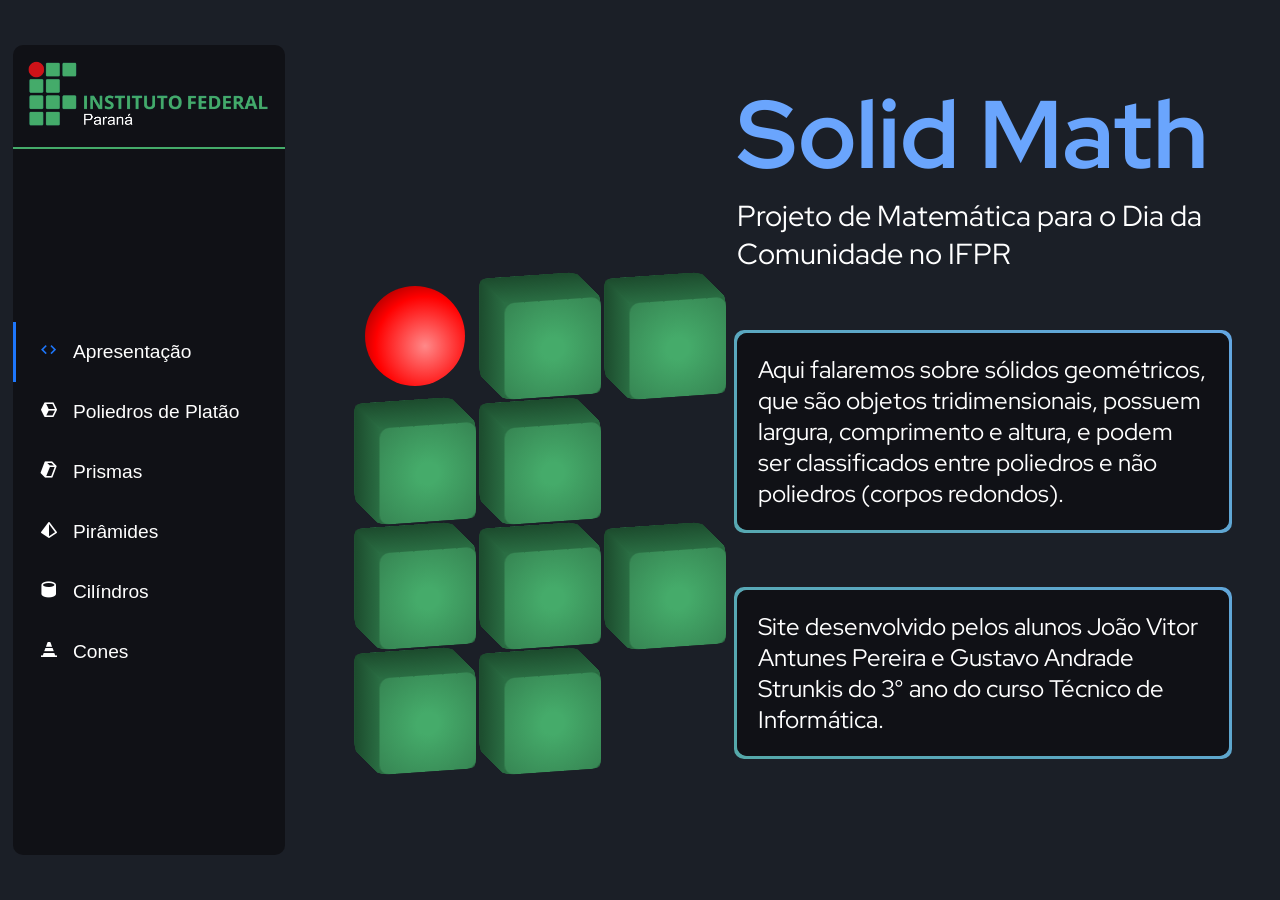
==== projects/SolidMath/index.html @ 8d4a15bb "Add files via upload" ====
<!DOCTYPE html>
<html lang="pt-br">
    <head>
        <meta charset="UTF-8">
        <meta name="viewport" content="width=device-width, initial-scale=1.0">
        <link href="./styles/a1.css" rel="stylesheet" />
        <link rel="preconnect" href="https://fonts.googleapis.com">
        <link rel="preconnect" href="https://fonts.gstatic.com" crossorigin>
        <link href="https://fonts.googleapis.com/css2?family=Red+Hat+Display:ital,wght@0,300;0,400;0,500;0,600;0,700;0,800;0,900;1,300;1,400;1,500;1,600;1,700;1,800;1,900&family=Roboto:wght@100;700&display=swap" rel="stylesheet">
        <link href='https://unpkg.com/boxicons@2.1.4/css/boxicons.min.css' rel='stylesheet'>
        <title>SolidMath</title>
    </head>
    <body>
        <div class="main_1">
            <div class="barra_lateral_1">
                <div id="logoIFdiv">
                    <a href="https://ifpr.edu.br" target="_blank"><img src="imagens/LogoIF0semfundoVerLetBranc.png" id="logoIF" alt=""></a>
                </div>
               <!--  <div class="ty_item_1">IFPR Campus Barracão</div> -->
                <!-- <div class="ty_item_2">
                    <a href="https://ifpr.edu.br/barracao" id="linkSiteIFBarracao" target="_blank">IFPR Campus Barracão</a>
                </div> -->
                <div class="ty_conteiner_2">
                    <div id="item_1" class="ty_item_2" style="--s: 1;" onclick="ty_item_2_onClick(this.id);"><i class='bx bx-code' id="icon_1"></i>Apresentação</div>
                    <div id="item_2" class="ty_item_2" style="--s: 0;" onclick="ty_item_2_onClick(this.id);"><i class='bx bxs-cube-alt' id="icon_2"></i>Poliedros de Platão</div>
                    <div id="item_3" class="ty_item_2" style="--s: 0;" onclick="ty_item_2_onClick(this.id);"><i class='bx bxs-cuboid' id="icon_3"></i>Prismas</div>
                    <div id="item_4" class="ty_item_2" style="--s: 0;" onclick="ty_item_2_onClick(this.id);"><i class='bx bxs-pyramid' id="icon_4"></i>Pirâmides</div>
                    <div id="item_5" class="ty_item_2" style="--s: 0;" onclick="ty_item_2_onClick(this.id);"><i class='bx bxs-cylinder' id="icon_5"></i>Cilíndros</div>
                    <div id="item_6" class="ty_item_2" style="--s: 0;" onclick="ty_item_2_onClick(this.id);"><i class='bx bxs-traffic-cone' id="icon_6"></i>Cones</div>
                </div>
            </div>
            <div class="iframe_conteiner_1">
                <iframe class="iframe_1" src="./home/home.html"></iframe>
            </div>
        </div>
        <!-- <script src="./main.js" type="module"></script> -->
        <script src="./scripts/a1.js"></script>
    </body>
</html>
---- projects/SolidMath/styles/a1.css ----
*{
    padding: 0px;
    margin: 0px;
    box-sizing: border-box;
}

body{
    background: rgb(27, 31, 39);
}

.p, h1, h2, h3, h4, h5, h6, a, div{
    color: white;
    font-family: 'Red Hat Display', sans-serif;
    text-decoration: none;
}

:root{
    --title-color: #45ab6a;
    --subtitle-color-2: #6AA5FD;
    --subtitle-color: #1e77fc;
}

.main_1{
    display: flex;
    flex-direction: row;
    width: 100%;
    height: 100vh;
    justify-content: center;
    align-items: center;
}

.barra_lateral_1{
    display: flex;
    flex-direction: column;
    width: 350px;
    height: 90vh;

    justify-content: center;
    align-items: center;

    border-radius: 10px;
    
    background: rgb(16, 17, 22);
    margin-left: 1vw;
}

.iframe_conteiner_1{
    display: flex;
    flex-direction: column;
    width: 100%;
    border: none;
}

.iframe_1{
    display: flex;
    flex-direction: column;
    width: 100%;
    height: 100vh;
    border: none;
}

.ty_item_1{
    --x_size: 100%;
    --y_size: 60px;

    display: flex;
    flex-direction: column;

    width: var(--x_size);
    height: var(--y_size);

    justify-content: center;
    align-items: center;


    text-align: center;
    line-height: var(--y_size);

    border-bottom: 2px solid var(--title-color);

    font-size: 1.3em;
}

.ty_conteiner_2{
    display: flex;
    flex-direction: column;
    width: 100%;
    height: 100%;
    justify-content: center;
    align-items: center;
    /* gap: 10px; */
}

.ty_item_2{
    --y_size: 60px;

    width: 100%;
    height: var(--y_size);
    /* background: rgb(26, 26, 26); */
    font-family: Arial, Helvetica, sans-serif;
    font-size: 1.2em;
    color: white;
    line-height: var(--y_size);
    border-left: 3px rgb(30, 119, 252, var(--s)) solid;
    /* border-left: 3px solid rgb(69, 171, 106, var(--s)); */
    padding-left: 3%;
}

.ty_item_2:hover{
    background: rgb(calc(20 + 10 * var(--s)), calc(20 + 10 * var(--s)), calc(20 + 10 * var(--s)), 0.9);
    cursor: pointer;
}

.main_2{
    display: flex;
    flex-direction: column;
    align-items: center;
    width: 100%;
    min-height: 100vh;
    padding-top: 5vh;
}

div#mainApresentacao{
    padding-top: 0;
}


.obj_conteiner_1{
    display: flex;
    flex-direction: column;
    width: 87%;
    min-height: 300px;
    height: auto;
    background: rgb(16, 17, 22);
    border-radius: 10px;
    padding: 20px;
    padding-top: 30px;
    padding-bottom: 40px;
    margin-bottom: 50px;
    justify-content: center;
    align-items: center;
}

.obj_conteiner_2{
    width: 87%;
    min-height: 300px;
    height: auto;
    background: rgb(16, 17, 22);
    border-radius: 10px;
    padding: 30px;
    padding-top: 30px;
    padding-bottom: 40px;
    margin-bottom: 50px;
    justify-content: center;
    display: flex;
    flex-wrap: wrap;
    grid-row-gap: 13px;
    grid-column-gap: 13px;
    
}

.obj_conteiner_2 div.divsDefs{
    background-color: rgb(28, 31, 43);
    border-radius: 10px;
    transition: .4s;
    width: 40%;
    flex-grow: 1;
    border: 1px solid rgba(255, 255, 255, 0);
}

div.paralelepipedos div#defParalelepipedos{
    width: 100%;
}

div.poliPlat div.divsDefs{
    background-color: rgb(28, 31, 43);
    border-radius: 10px;
    transition: .4s;
    min-width: 350px;
    width: 30%;
    flex-grow: 1;
    border: 1px solid rgba(255, 255, 255, 0);
}

.obj_conteiner_2 div.divsDefs:hover{
    box-shadow: 10px 5px 5px rgba(255, 255, 255, 0.116);
    border: 1px solid rgba(255, 255, 255, 0.274);
    transform: translate(-5px, -5px);
}

.obj_conteiner_2 div.obj_title_1{
    padding-left: 1%;
    grid-column: span 3;
    margin-bottom: 2%;
}

.obj_conteiner_2 div h2{
    color: var(--subtitle-color-2);
    padding-left: 1%;
    margin: 2%;
}

.obj_conteiner_2 div p{
    padding-left: 3%;
    font-size: 1.2em;
    margin: 2%;
}

.obj_conteiner_2 div ul{
    padding-left: 11%;
    font-size: 1.1em;
    margin-bottom: 2%;
}
.obj_title_1{
    --h_size: 60px;

    width: 100%;
    height: var(--h_size);
    line-height: var(--h_size);
    text-align: center;
    font-size: 32px;
    font-weight: bold;
}

.obj_title_2{
    --h_size: 60px;

    width: 100%;
    height: var(--h_size);
    line-height: var(--h_size);
    text-align: center;
    font-size: 26px;
    font-weight: bold;
}

.content_conteiner_1{
    display: flex;
    flex-direction: row;
    width: 100%;
    justify-content: center;
    align-items: center;
    flex-wrap: wrap;
}

.content_conteiner_2{
    display: flex;
    flex-direction: row;
    width: 100%;
    justify-content: center;
    align-items: center;
    padding-top: 20px;
    padding-left: 50px;
    padding-right: 50px;
}

.equations_1{
    display: flex;
    flex-direction: column;
    width: 50%;
    height: 50vh;
}

.wValues_1{
    display: flex;
    flex-direction: column;
    width: 50%;
    height: 50vh;
}

.content_conteiner_fronter_1{
    width: 2px;
    height: 50vh;
    background: white;
}

.config_1{
    display: flex;
    flex-direction: column;
    width: 50%;
    /* border: 1px white solid; */
}

.d3_viewer_1{
    display: flex;
    flex-direction: column;
    width: 50%;
    min-width: 450px;
    height: 60vh;
    /* height: 50vw; */
    /* height: 50em; */
    /* border: 1px white solid; */
}

.config_title_1{
    color: white;
    font-family: Arial, Helvetica, sans-serif;
    font-size: 1.5em;
    text-align: center;
    margin-top: 8vh;
}

.config_content_conteiner_items_1{
    display: flex;
    flex-direction: column;
    width: 100%;
    min-height: 50vh;
    padding-left: 30px;
    padding-right: 30px;
}

.label_1{
    margin-bottom: 8px;
    font-size: 1.2em;
}

input[type="range"]{
    outline: none;
}

input[type="range"]:focus{
    outline: none;
}

.inp_raio_1{
    accent-color: rgb(102, 9, 223);
    /* accent-color: rgb(8, 187, 207); */
}

.inp_L_1{
    accent-color: #0066ff;
}

.inp_a_1{
    accent-color: rgb(255, 64, 0);
}

.inp_h_1{
    accent-color: red;
}

.inp_raio_2{
    accent-color: rgb(0, 255, 42);
}

.inp_Lb_1{
    accent-color: rgb(255, 0, 255);
}

.inp_ab_1{
    accent-color: rgb(255, 255, 0);
}

.inp_an_1{
    accent-color: rgb(255, 255, 0);
}

.values_conteiner_1{
    width: 95%;
    display: flex;
    flex-wrap: wrap;
    padding: 30px;
    padding-top: 30px;
    padding-bottom: 40px;
    justify-content: center;
    align-items: center;
    display: flex;
    flex-wrap: wrap;
    grid-row-gap: 15px;
    grid-column-gap: 15px;
    font-size: 1.2em;
}

.values_title_1{
    color: white;
    font-family: Arial, Helvetica, sans-serif;
    font-size: 22px;
    text-align: center;
    margin-top: 4vh;
    --h_size: 60px;

    width: 100%;
    height: var(--h_size);
    line-height: var(--h_size);
    text-align: center;
    font-size: 32px;
    font-weight: bold;
    margin-bottom: 4vh;
}

power_1{
    display: flex;
    flex-direction: column;
    margin-left: 4px;
    font-size: 10px;
    text-align: center;
    margin-bottom: 8px;
}



.outLabels_1{
    display: flex;
    flex-direction: row;
    justify-content: center;
    align-items: center;
    text-align: center;
    background-color: rgb(28, 31, 43);
    border-radius: 5px;
    transition: .4s;
    flex-grow: 1;
    border: 1px solid rgba(255, 255, 255, 0);
    height: 60px;
    border: 1px solid rgba(255, 255, 255, 0);
    padding: 0px 5px;
}

.outLabels_1:hover{
    box-shadow: 1px 1px 20px 3px rgba(255, 255, 255, 0.116);
    border: 1px solid rgba(255, 255, 255, 0.274);
}

s{
    width: 5px;
}

frac1{
    display: flex;
    flex-direction: column;
    justify-content: center;
    align-items: center;
    gap: 2px;
}

.bar_1{
    width: 100%;
    height: 1px;
    background: white;
}

th1_1{
    display: flex;
    flex-direction: row;
    color: rgb(255, 255, 0);
}

r1_1{
    display: flex;
    flex-direction: row;
    color: rgb(0, 255, 42);
}

h1_1{
    display: flex;
    flex-direction: row;
    color: red;
}

g1_1{
    display: flex;
    flex-direction: row;
    color: rgb(255, 0, 255);
}

Ab1_1{
    display: flex;
    flex-direction: row;
    color: rgb(0, 123, 255);
}

Alt1_1{
    display: flex;
    flex-direction: row;
    color: rgb(0, 251, 255);
}

At1_1{
    display: flex;
    flex-direction: row;
    color: rgb(0, 255, 149);
}

Vt1_1{
    display: flex;
    flex-direction: row;
    color: rgb(132, 0, 255);
}

Lb1_1{
    display: flex;
    flex-direction: row;
    color: rgb(255, 0, 255);
}

ab_1{
    display: flex;
    flex-direction: row;
    color: rgb(255, 255, 0);
}

a1_1{
    display: flex;
    flex-direction: row;
    color: rgb(255, 64, 0);
}

Al1_1{
    display: flex;
    flex-direction: row;
    color: rgb(255, 170, 0);
}

n1_1{
    display: flex;
    flex-direction: row;
    color: rgb(120, 120, 120);
}

img#logoIF{
    position: relative;
    width: 90%;
    margin: 5%;
    /* width: 250px; */
}

#logoIFdiv a{
    width: 100%;
    /* margin: 5px; */
}

#logoIFdiv{
    border-radius: 0px 10px 0px 0px;
    border-bottom: 2px solid var(--title-color);
    display: flex;
    justify-content: center;
    align-items: center;
}

div.divsDefs{
    margin: 0;
}

div.ty_item_2 a#linkSiteIFBarracao{
    text-decoration: underline var(--subtitle-color);
}

.barra_lateral_1 > .ty_item_2:nth-child(3){
    text-align: center;
}

i.bx{
    margin: 15px;
}


div#logo{
    display: grid;
    grid-template-columns: 1fr 1fr 1fr;
    transform-style: preserve-3d;
    grid-gap: 25px;
    width: 400px;
    position: relative;
    padding: 30px;
    height: 500px;
}

div#logo div.cardLogo{
    background-color: var(--title-color);
    width: 100px;
    height: 100px;
    border-radius: 15px;
}

div#logo div.cardLogo:nth-child(1){
    background: radial-gradient(circle at 30% 30%, rgba(255,137,137,1) 0%, rgba(255,0,0,1) 25%, rgba(139,0,0,1) 39%);
    border-radius: 50%;
    background-size: 200% 200%;
    animation: sphereRotate 4s infinite;
}

div#logo div.cardLogo:nth-child(1) .cube-side {
    position: absolute;
    width: 100%;
    height: 100%;
    background-position: center;
    background-size: cover;
    background-color: red;
    border: 2px solid black;
    border-radius: 50%;
}

div#logo div.cardLogo div.internal{
    border-radius: 0;
    background-color: rgba(42,110,67,1);
    width: 98%;
    height: 98%;
    margin: 1px;
}

.cube {
    width: 100%;
    height: 100%;
    position: relative;
    transform-style: preserve-3d;
    transition-duration: 2s;
    animation: cubeRotate 4s infinite;
        transform: rotateX(-15deg) rotateY(15deg);
}

@keyframes sphereRotate{
    0%{
        background-position: 30% 30%;
    }
    25%{
        background-position: 30% 0%;
    }
    50%{
        background-position: 0% 30%;
    }
    75%{
        background-position: 0% 0%;
    }
    100%{
        background-position: 30% 30%;
    }
}

@keyframes cubeRotate{
    0%{
        transform: rotateX(15deg) rotateY(-15deg);
    }
    25%{
        transform: rotateX(-15deg) rotateY(-15deg);
    }
    50%{
        transform: rotateX(15deg) rotateY(15deg);
    }
    75%{
        transform: rotateX(-15deg) rotateY(15deg);
    }
    100%{
        transform: rotateX(15deg) rotateY(-15deg);
    }
}


.cube-side {
    position: absolute;
    width: 100%;
    height: 100%;
    background-position: center;
    background-size: cover;
    background-color: var(--title-color);
    /* border: 2px solid black; */
    border-radius: 10px;
}

.cube-side:nth-child(1) {
    transform: rotateY(0deg) translateZ(3.1em);
    background: rgb(69,171,106);
    background: radial-gradient(circle, rgba(69,171,106,1) 16%, rgba(55,135,84,1) 94%, rgba(42,110,67,1) 100%); 
}
.cube-side:nth-child(2) {
    transform: rotateY(90deg) translateZ(3.1em);
    background-image: linear-gradient(to right,#2a6e43, #1c4b2d);
}
.cube-side:nth-child(3) {
    transform: rotateY(180deg) translateZ(3.1em);
    background-image: linear-gradient(to left,#2a6e43, #1c4b2d);
    background-color: #1c4b2d;
}
.cube-side:nth-child(4) {
    transform: rotateY(-90deg) translateZ(3.1em);
    background-image: linear-gradient(to left,#2a6e43, #1c4b2d);
}
.cube-side:nth-child(5) {
    transform: rotateX(-90deg) translateZ(3.1em);
    background-image: linear-gradient(to bottom,#2a6e43, #1c4b2d);
}
.cube-side:nth-child(6) {
    transform: rotateX(90deg) translateZ(3.1em);
    background-image: linear-gradient(to top,#2a6e43, #1c4b2d);
}

div.divApresentacao{
    width: 90%;
    display: flex;
    flex-wrap: wrap;
    margin: 7%;
    justify-content: space-between;
}

div#apresentacao{
    width: 55%;
    padding-top: 0;
    margin-left: 3%;
}

div#apresentacao h2{
    font-size: 6em;
    color: var(--subtitle-color-2);
}

div#apresentacao div.titulo p{
    font-size: 1.8em;
    margin-bottom: 10px;
}

div.tituloApresentacao{
    font-size: 4em;
    margin-bottom: 5%;
    width: 100%;
}

div.initCards{
    background-color: rgb(16, 17, 22);
    border-radius: 10px;
    transition: .4s;
    border: 1px solid rgba(255, 255, 255, 0);
    margin-top: 60px;
    padding: 20px;
}

div.initCards p{
    font-size: 1.5em;
}

div.titulo{
    width: 500px;
}

.borderInitCards {
    background: #1D1F20;
    position: relative;
    border-radius: 10px;
}
  
.borderInitCards:after {
    content: '';
    position: absolute;
    top: -3px;
    left: -3px;
    height: calc(100% + 6px);
    width: calc(100% + 6px);
    background: linear-gradient(45deg, var(--title-color), var(--subtitle-color-2),var(--subtitle-color));
    border-radius: 10px;
    z-index: -1;
    animation: animatedgradient 8s ease alternate infinite;
    background-size: 600% 600%;
}

@keyframes animatedgradient {
    0% { background-position: 0% 50%; }
    50% { background-position: 100% 50%; }
    100% { background-position: 0% 50%; }
}

@media (max-width: 1950px){
    div#apresentacao, div#logo{
        margin: auto;
        margin-bottom: 10%;
    }
}
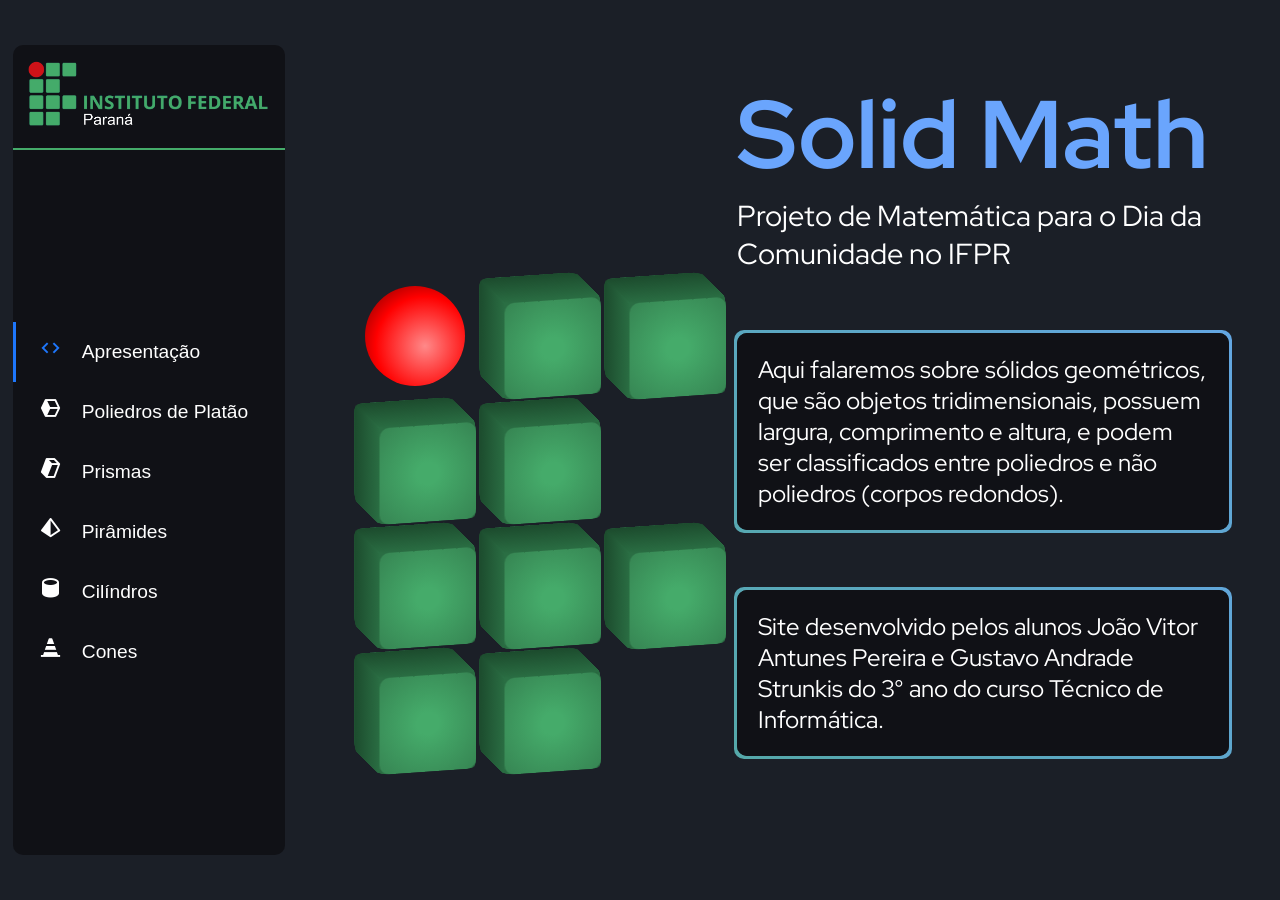
==== commit 5457ba9d: "Add files via upload" ====
--- a/projects/SolidMath/index.html
+++ b/projects/SolidMath/index.html
@@ -11,29 +11,29 @@
         <title>SolidMath</title>
     </head>
     <body>
-        <div class="main_1">
-            <div class="barra_lateral_1">
+        <main class="main_1">
+            <div class="barra_lateral">
                 <div id="logoIFdiv">
+                    <div id="bx-menu-container">
+                        <i class='bx bx-menu'></i>
+                        <span>Recolher Menu</span>
+                    </div>
                     <a href="https://ifpr.edu.br" target="_blank"><img src="imagens/LogoIF0semfundoVerLetBranc.png" id="logoIF" alt=""></a>
                 </div>
-               <!--  <div class="ty_item_1">IFPR Campus Barracão</div> -->
-                <!-- <div class="ty_item_2">
-                    <a href="https://ifpr.edu.br/barracao" id="linkSiteIFBarracao" target="_blank">IFPR Campus Barracão</a>
-                </div> -->
-                <div class="ty_conteiner_2">
-                    <div id="item_1" class="ty_item_2" style="--s: 1;" onclick="ty_item_2_onClick(this.id);"><i class='bx bx-code' id="icon_1"></i>Apresentação</div>
-                    <div id="item_2" class="ty_item_2" style="--s: 0;" onclick="ty_item_2_onClick(this.id);"><i class='bx bxs-cube-alt' id="icon_2"></i>Poliedros de Platão</div>
-                    <div id="item_3" class="ty_item_2" style="--s: 0;" onclick="ty_item_2_onClick(this.id);"><i class='bx bxs-cuboid' id="icon_3"></i>Prismas</div>
-                    <div id="item_4" class="ty_item_2" style="--s: 0;" onclick="ty_item_2_onClick(this.id);"><i class='bx bxs-pyramid' id="icon_4"></i>Pirâmides</div>
-                    <div id="item_5" class="ty_item_2" style="--s: 0;" onclick="ty_item_2_onClick(this.id);"><i class='bx bxs-cylinder' id="icon_5"></i>Cilíndros</div>
-                    <div id="item_6" class="ty_item_2" style="--s: 0;" onclick="ty_item_2_onClick(this.id);"><i class='bx bxs-traffic-cone' id="icon_6"></i>Cones</div>
+                <div class="ty_container">
+                    <div id="item_1" class="ty_item" style="--s: 1;" onclick="ty_item_onClick(this.id);"><i class='bx bx-code' id="icon_1"></i><span>Apresentação</span></div>
+                    <div id="item_2" class="ty_item" style="--s: 0;" onclick="ty_item_onClick(this.id);"><i class='bx bxs-cube-alt' id="icon_2"></i><span>Poliedros de Platão</span></div>
+                    <div id="item_3" class="ty_item" style="--s: 0;" onclick="ty_item_onClick(this.id);"><i class='bx bxs-cuboid' id="icon_3"></i><span>Prismas</span></div>
+                    <div id="item_4" class="ty_item" style="--s: 0;" onclick="ty_item_onClick(this.id);"><i class='bx bxs-pyramid' id="icon_4"></i><span>Pirâmides</span></div>
+                    <div id="item_5" class="ty_item" style="--s: 0;" onclick="ty_item_onClick(this.id);"><i class='bx bxs-cylinder' id="icon_5"></i><span>Cilíndros</span></div>
+                    <div id="item_6" class="ty_item" style="--s: 0;" onclick="ty_item_onClick(this.id);"><i class='bx bxs-traffic-cone' id="icon_6"></i><span>Cones</span></div>
                 </div>
             </div>
-            <div class="iframe_conteiner_1">
-                <iframe class="iframe_1" src="./home/home.html"></iframe>
+            <div class="iframe_conteiner">
+                <iframe class="iframe" src="./home/home.html"></iframe>
             </div>
-        </div>
-        <!-- <script src="./main.js" type="module"></script> -->
+        </main>
+        
         <script src="./scripts/a1.js"></script>
     </body>
 </html>
--- a/projects/SolidMath/styles/a1.css
+++ b/projects/SolidMath/styles/a1.css
@@ -1,3 +1,9 @@
+
+
+/* 
+    barra_lateral_1
+*/
+
 *{
     padding: 0px;
     margin: 0px;
@@ -5,7 +11,12 @@
 }
 
 body{
+    height: auto;
     background: rgb(27, 31, 39);
+}
+
+body:has(> .main_1){
+    width: 100vw;
 }
 
 .p, h1, h2, h3, h4, h5, h6, a, div{
@@ -14,10 +25,16 @@
     text-decoration: none;
 }
 
+
+
 :root{
     --title-color: #45ab6a;
     --subtitle-color-2: #6AA5FD;
     --subtitle-color: #1e77fc;
+
+    --ty_item_left_padding: 20px;
+
+    --ty_item_height: 60px;
 }
 
 .main_1{
@@ -29,13 +46,13 @@
     align-items: center;
 }
 
-.barra_lateral_1{
+.barra_lateral{
     display: flex;
     flex-direction: column;
     width: 350px;
-    height: 90vh;
-
-    justify-content: center;
+    min-height: 90vh;
+
+    justify-content: start;
     align-items: center;
 
     border-radius: 10px;
@@ -44,14 +61,14 @@
     margin-left: 1vw;
 }
 
-.iframe_conteiner_1{
+.iframe_conteiner{
     display: flex;
     flex-direction: column;
     width: 100%;
     border: none;
 }
 
-.iframe_1{
+.iframe{
     display: flex;
     flex-direction: column;
     width: 100%;
@@ -59,56 +76,38 @@
     border: none;
 }
 
-.ty_item_1{
-    --x_size: 100%;
-    --y_size: 60px;
-
-    display: flex;
-    flex-direction: column;
-
-    width: var(--x_size);
-    height: var(--y_size);
-
-    justify-content: center;
-    align-items: center;
-
-
-    text-align: center;
-    line-height: var(--y_size);
-
-    border-bottom: 2px solid var(--title-color);
-
-    font-size: 1.3em;
-}
-
-.ty_conteiner_2{
+.ty_container{
     display: flex;
     flex-direction: column;
     width: 100%;
     height: 100%;
+    flex-grow: 1;
     justify-content: center;
     align-items: center;
     /* gap: 10px; */
 }
 
-.ty_item_2{
-    --y_size: 60px;
-
-    width: 100%;
-    height: var(--y_size);
+.ty_item{
+    width: 100%;
+    height: var(--ty_item_height);
     /* background: rgb(26, 26, 26); */
     font-family: Arial, Helvetica, sans-serif;
     font-size: 1.2em;
     color: white;
-    line-height: var(--y_size);
+    line-height: var(--ty_item_height);
     border-left: 3px rgb(30, 119, 252, var(--s)) solid;
     /* border-left: 3px solid rgb(69, 171, 106, var(--s)); */
-    padding-left: 3%;
-}
-
-.ty_item_2:hover{
+    padding-left: calc(var(--ty_item_left_padding) + 3px);
+    /* padding-right: var(--ty_item_left_padding); */
+}
+
+.ty_item:hover{
     background: rgb(calc(20 + 10 * var(--s)), calc(20 + 10 * var(--s)), calc(20 + 10 * var(--s)), 0.9);
     cursor: pointer;
+}
+
+#item_6{
+    border-radius: 0px 0px 10px 0px;
 }
 
 .main_2{
@@ -182,10 +181,10 @@
     border: 1px solid rgba(255, 255, 255, 0);
 }
 
-.obj_conteiner_2 div.divsDefs:hover{
-    box-shadow: 10px 5px 5px rgba(255, 255, 255, 0.116);
+.obj_conteiner_2 div.divsDefs:hover, .outLabels_1:hover{
+    box-shadow: 0px 2px 14px rgba(255, 255, 255, 0.116);
     border: 1px solid rgba(255, 255, 255, 0.274);
-    transform: translate(-5px, -5px);
+    /* transform: translate(-5px, -5px); */
 }
 
 .obj_conteiner_2 div.obj_title_1{
@@ -414,10 +413,10 @@
     padding: 0px 5px;
 }
 
-.outLabels_1:hover{
+/* .outLabels_1:hover{
     box-shadow: 1px 1px 20px 3px rgba(255, 255, 255, 0.116);
     border: 1px solid rgba(255, 255, 255, 0.274);
-}
+} */
 
 s{
     width: 5px;
@@ -528,27 +527,51 @@
 }
 
 #logoIFdiv{
+    width: 100%;
     border-radius: 0px 10px 0px 0px;
     border-bottom: 2px solid var(--title-color);
     display: flex;
     justify-content: center;
     align-items: center;
-}
+    font-size: 1.2em;
+    text-align: center;
+    cursor: pointer;
+}
+
+#bx-menu-container i, #bx-menu-container span{
+    display: none;
+}
+
+#bx-menu-container{
+    display: flex;
+    flex-direction: row;
+    justify-content: center;
+    align-items: center;
+    width: 100%;
+    /* flex-grow: 1; */
+    display: none;
+}
+
+/* #bx-menu-container:hover{
+    background: rgb(calc(20 + 10 * var(--s)), calc(20 + 10 * var(--s)), calc(20 + 10 * var(--s)), 0.9);
+    cursor: pointer;
+} */
 
 div.divsDefs{
     margin: 0;
 }
 
-div.ty_item_2 a#linkSiteIFBarracao{
+/* div.ty_item_2 a#linkSiteIFBarracao{
     text-decoration: underline var(--subtitle-color);
-}
-
-.barra_lateral_1 > .ty_item_2:nth-child(3){
+} */
+
+/* .barra_lateral_1 > .ty_item_2:nth-child(3){
     text-align: center;
-}
+} */
 
 i.bx{
-    margin: 15px;
+    /* margin: 15px; */
+    margin-right: var(--ty_item_left_padding);
 }
 
 
@@ -759,4 +782,103 @@
         margin: auto;
         margin-bottom: 10%;
     }
-}+}
+
+.bx{
+    font-size: 1.2em !important;
+}
+
+
+@media (max-width: 500px){
+    
+}
+
+@media (max-width: 800px){
+    .ty_item span, #logoIFdiv a{
+        display: none;
+    }
+
+    #bx-menu-container i{
+        display: block;
+        margin: 0px;
+    }
+
+    #bx-menu-container{
+        display: flex;
+    }
+
+    #logoIFdiv{
+        border: none;
+        height: var(--ty_item_height);
+    }
+
+    .barra_lateral{
+        width: 50px;
+        margin: 0px;
+        border-radius: 0px 10px 10px 0px;
+        background: rgba(16, 17, 22, 0.9);
+    }
+
+    .ty_item{
+        display: flex;
+        flex-direction: row;
+        justify-content: center;
+        align-items: center;
+        padding: 0px;
+        border: none;
+    }
+
+    .ty_item i{
+        margin: 0px;
+    }
+
+
+    .barra_lateral_2{
+        position: fixed;
+        left: 0px;
+        top: 5vh;
+        width: 350px !important;
+    }
+    
+    .barra_lateral_2 .ty_container .ty_item{
+        justify-content: left !important;
+        align-items: center !important;
+        border-left: 3px rgb(30, 119, 252, var(--s)) solid !important;
+        padding-left: calc(var(--ty_item_left_padding) + 3px) !important;
+    }
+    
+    .barra_lateral_2 .ty_container .ty_item i{
+        margin-right: var(--ty_item_left_padding) !important;
+    }
+    
+    .barra_lateral_2 .ty_container .ty_item span{
+        display: block;
+    }
+    
+    .barra_lateral_2 #logoIFdiv #bx-menu-container i{
+        margin-right: var(--ty_item_left_padding) !important;
+    }
+    
+    .barra_lateral_2 #logoIFdiv #bx-menu-container span{
+        display: block !important;
+    }
+    
+    .barra_lateral_2 #logoIFdiv #bx-menu-container{
+        justify-content: left !important;
+        align-items: center !important;
+        /* border-left: 3px rgb(30, 119, 252, var(--s)) solid !important; */
+        padding-left: calc(var(--ty_item_left_padding) + 6px) !important;
+    }
+}
+
+@media (max-width: 1000px){
+
+}
+
+@media (max-width: 1200px){
+    
+}
+
+@media (min-width: 1400px){
+    
+}
